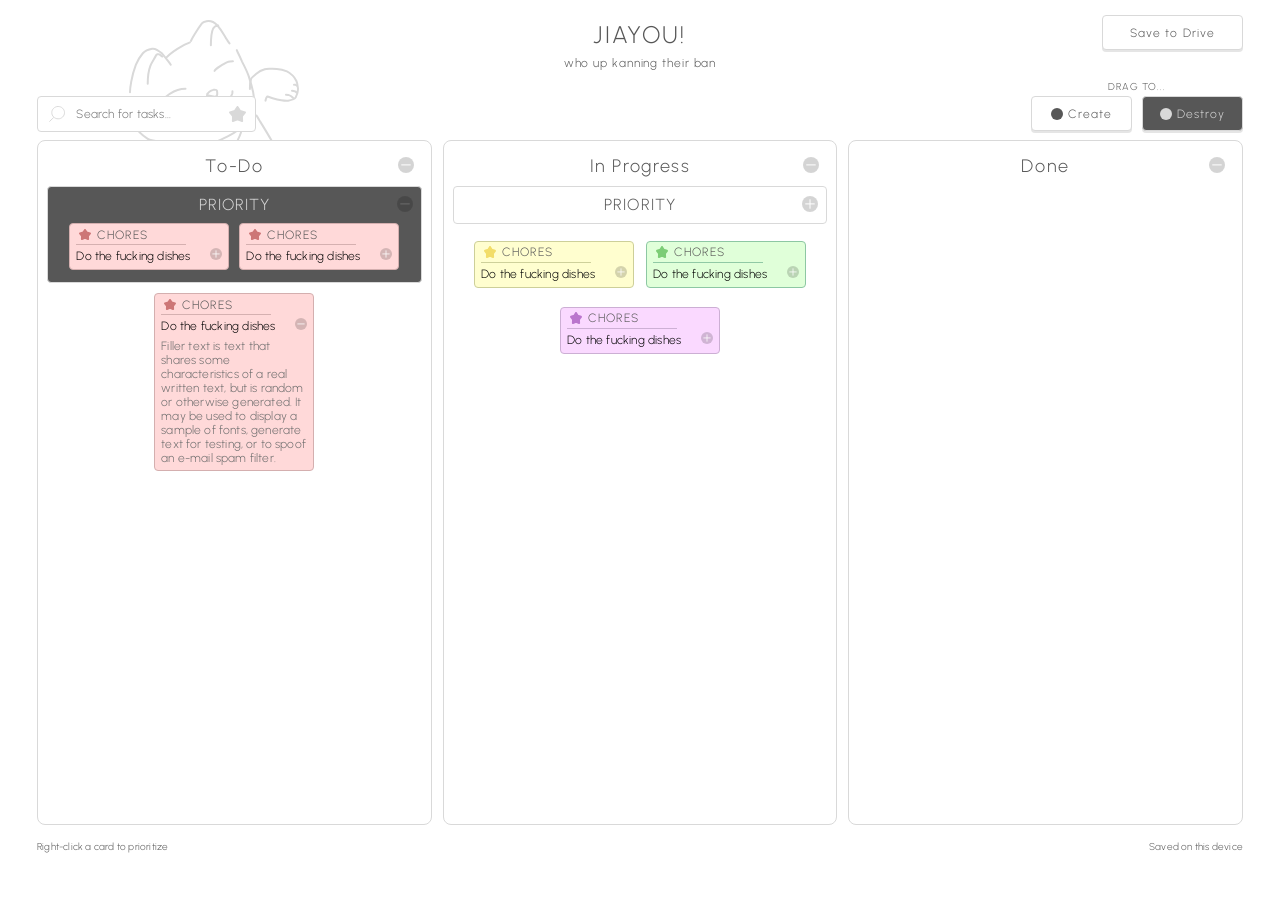
==== index.html @ 411ed579 "initial commit" ====
<!doctype html>
<html lang="en">
  <head>
    <meta charset="utf-8" />
    <meta name="viewport" content="width=device-width, initial-scale=1" />
    <meta name="theme-color" content="#ffffff" />
    <meta name="referrer" content="no-referrer" />
    <title>JIAYOU! — Kanban</title>
    <link rel="stylesheet" href="./styles.css" />
    <script src="./config.js" defer></script>
    <script src="./app.js" defer></script>
  </head>
  <body>
    <main class="app">
      <header class="masthead">
        <img
          class="cat"
          src="./assets/imgCat.svg"
          alt=""
          width="170"
          height="228"
        />
        <h1 class="text-title">JIAYOU!</h1>
        <p id="tagline" class="tagline">all according to plant</p>
        <button id="save" class="button save">Save to Drive</button>
      </header>
      <div class="toolbar">
        <div class="search">
          <img
            src="./assets/imgGroup2.svg"
            alt=""
            width="16.354"
            height="16.853"
          /><input
            id="search"
            type="search"
            placeholder="Search for tasks..."
            aria-label="Search tasks by title or category"
          /><button
            id="search-color"
            class="icon-button search-color"
            type="button"
            aria-label="Filter by color: all colors"
            aria-haspopup="dialog"
            aria-expanded="false"
            title="Filter by color"
          >
            <img
              src="./assets/search-star.svg"
              alt=""
              width="17.58"
              height="16.82"
            />
          </button>
        </div>
        <div class="actions">
          <span class="drag-label">DRAG TO...</span
          ><button id="create" class="button">
            <img
              src="./assets/imgEllipse3.svg"
              alt=""
              width="12"
              height="12"
            />Create</button
          ><button
            id="destroy"
            class="button destroy"
            title="Drag a card here to delete it"
          >
            <img
              src="./assets/imgEllipse4.svg"
              alt=""
              width="12"
              height="12"
            />Destroy
          </button>
        </div>
      </div>
      <div id="board" class="board" aria-label="Kanban board"></div>
      <footer>
        <span
          title="Right-click a card to prioritize it, or drag it into Priority on touch screens. Click its star to change color."
          >Right-click a card to prioritize</span
        ><span id="local-status" role="status">Saved on this device</span>
      </footer>
      <p id="message" class="message" role="status" aria-live="polite"></p>
    </main>
    <dialog id="setup">
      <form method="dialog">
        <h2>Connect Google Drive</h2>
        <p>
          Google Drive isn't configured for this site yet. Your board is still
          saved on this device.
        </p>
        <p>
          The site owner needs to add a Google OAuth client ID in config.js. See
          README.md for setup instructions.
        </p>
        <button class="button">Got it</button>
      </form>
    </dialog>
  </body>
</html>
---- styles.css ----
@font-face {
  font-family:Urbanist;
  src:url('./assets/Urbanist-Light.ttf') format('truetype');
  font-weight:300;
  font-display:swap
}

:root {
  --bg:#fff;
  --text:#575757;
  --text-light:#6c6c6c;
  --text-focus:#000;
  --stroke:#d9d9d9;
  --priority-bg:#575757;
  --task-soul:#ffd9d9;
  --task-orange:#ffdebe;
  --task-yellow:#fffecf;
  --task-green:#e0ffd9;
  --task-aqua:#d9fcff;
  --task-blue:#d9d9ff;
  --task-seth:#fad9ff;
  --border-soul:#d4afaf;
  --border-orange:#cba987;
  --border-yellow:#cdcf99;
  --border-green:#8dc7a3;
  --border-aqua:#afd4d2;
  --border-blue:#afb1d4;
  --border-seth:#ccafd4;
  --icon-soul:#cd7676;
  --icon-orange:#deaa61;
  --icon-yellow:#f2dd69;
  --icon-green:#7ccd76;
  --icon-aqua:#76cdcc;
  --icon-blue:#7f76cd;
  --icon-seth:#ba76cd;
  --motion:300ms cubic-bezier(.2,.7,.25,1)
}

* {
  box-sizing:border-box
}
body {
  margin:0;
  background:var(--bg);
  color:var(--text);
  font-family:Urbanist,'Helvetica Neue',sans-serif;
  font-weight:300
}
button,input,textarea,select {
  font:inherit;
  color:inherit
}
button {
  cursor:pointer
}
button:disabled {
  cursor:default
}
button:focus-visible,input:focus-visible,select:focus-visible,[contenteditable]:focus-visible {
  outline:2px solid #8b8ba7;
  outline-offset:3px
}
button img {
  pointer-events:none
}
p,h1,h2 {
  margin:0;
  font-weight:300
}
.app {
  max-width:1500px;
  padding:0 37px;
  margin:auto
}
.masthead {
  height:96px;
  position:relative;
  text-align:center;
  padding-top:20px
}
.text-title {
  font-size:24px;
  letter-spacing:2.16px;
  line-height:29px
}
.tagline {
  font-size:12px;
  letter-spacing:.9px;
  margin-top:7px;
  cursor: pointer;
  user-select: none;
}
.tagline.refreshing {
  animation:tagline-fade-in 180ms ease-out
}
@keyframes tagline-fade-in {
  from { opacity:0 }
  to { opacity:1 }
}
.cat {
  position:absolute;
  width:170px;
  height:228px;
  left:92px;
  top:20px;
  z-index:-1
}
.button {
  height:35px;
  background:white;
  border:1px solid var(--stroke);
  border-radius:4px;
  box-shadow:0 2px 0 #0000001a;
  font-size:12px;
  letter-spacing:1.08px;
  display:inline-flex;
  align-items:center;
  justify-content:center;
  gap:5px;
  padding:0 17px;
  transition:background var(--motion),box-shadow var(--motion),transform var(--motion)
}
.button:hover {
  background:#f6f6f6
}
.save {
  position:absolute;
  right:0;
  top:15px;
  width:141px
}
.toolbar {
  display:flex;
  justify-content:space-between;
  gap:20px;
  margin-bottom:8px
}
.search {
  height:36px;
  border:1px solid var(--stroke);
  border-radius:4px;
  background:white;
  display:flex;
  align-items:center;
  gap:10px;
  padding:0 11px
}
.search input {
  font-size:12px;
  letter-spacing:.2px;
  width:100%;
  min-width:0;
  border:0;
  outline:0;
  background:transparent
}
.actions {
  position:relative;
  display:flex;
  gap:10px
}
.actions .button {
  width:101px;
  touch-action:none
}
.drag-label {
  position:absolute;
  top:-16px;
  text-align:center;
  width:100%;
  font-size:10px;
  letter-spacing:.9px
}
.destroy {
  background:var(--text);
  color:var(--stroke)
}
.destroy:hover {
  background:#454545
}
.board {
  display:flex;
  gap:11px;
  min-height:352px;
  align-items:stretch
}
.column {
  position:relative;
  flex:1 1 0;
  min-width:0;
  background:white;
  border:1px solid var(--stroke);
  border-radius:8px;
  transition:flex-grow var(--motion),flex-basis var(--motion);
  overflow:hidden
}
.column.collapsed {
  flex:0 0 56px
}
.column-header {
  height:45px;
  display:flex;
  align-items:center;
  justify-content:center;
  position:relative
}
.text-column {
  font-size:18px;
  letter-spacing:1.62px;
  line-height:27px;
  max-width:calc(100% - 66px);
  white-space:nowrap;
  overflow:hidden
}
.icon-button {
  border:0;
  padding:0;
  background:transparent;
  width:16px;
  height:16px;
  display:flex;
  align-items:center;
  justify-content:center;
  flex:none
}
.icon-button img {
  width:16px;
  height:16px
}
.column-toggle {
  position:absolute;
  right:17px;
  top:16px
}
.column.collapsed .column-toggle {
  right:19px
}
.column.collapsed .text-column {
  position:absolute;
  top:53px;
  left:13px;
  writing-mode:vertical-rl;
  max-width:none;
  overflow:visible
}
.column-content {
  padding:0 9px 20px;
  opacity:1;
  transition:opacity 180ms,transform var(--motion);
  min-width:180px
}
.column.collapsed .column-content {
  opacity:0;
  transform:translateX(16px);
  pointer-events:none;
  visibility:hidden;
  transition:opacity 180ms,transform var(--motion),visibility 0s 300ms
}
.priority {
  border:1px solid var(--stroke);
  border-radius:4px;
  background:var(--priority-bg);
  color:var(--stroke);
  transition:background var(--motion),color var(--motion);
  margin-bottom:10px
}
.priority.closed {
  background:white;
  color:var(--text)
}
.priority-header {
  height:36px;
  display:flex;
  align-items:center;
  justify-content:center;
  position:relative
}
.text-priority {
  font-size:16px;
  letter-spacing:1.08px;
  line-height:24px
}
.priority-toggle {
  position:absolute;
  right:8px;
  top:9px
}
.priority:not(.closed) .priority-toggle {
  filter:brightness(.42)
}
.priority-wrap {
  display:grid;
  grid-template-rows:1fr;
  transition:grid-template-rows var(--motion),opacity var(--motion);
  opacity:1
}
.priority.closed .priority-wrap {
  grid-template-rows:0fr;
  opacity:0
}
.priority-inner {
  min-height:0;
  overflow:hidden
}
.card-list {
  display:flex;
  flex-direction:row;
  gap:10px;
  align-items:center;
  justify-content: center;
  padding:0 10px;
  min-height:30px;
  flex-wrap: wrap;
}
.priority .card-list {
  padding-bottom:12px
}
.regular {
  min-height:120px;
  padding-top:0;
  gap:12px
}
.priority.closed {
  margin-bottom:13px
}
.text-column {
  transform:translateY(3px)
}
.column.collapsed .text-column {
  transform:none
}
.card {
  --card-bg:var(--task-soul);
  --card-border:var(--border-soul);
  width:160px;
  max-width:100%;
  border:1px solid var(--card-border);
  border-radius:4px;
  background:var(--card-bg);
  color:var(--text-focus);
  position:relative;
  padding:3px 6px 5px;
  cursor:grab;
  touch-action:none;
  transition:transform var(--motion),box-shadow var(--motion),opacity var(--motion);
  flex-shrink:0
}
.card:focus-within {
  z-index:2
}
.card-top {
  display:flex;
  align-items:center;
  gap:3px;
  height:15px
}
.star {
  width: 18px;
  height: 18px
}
.star img {
  width:11.875px;
  height:11.392px
}
.text-category {
  font-size:12px;
  letter-spacing:.9px;
  line-height:18px;
  color:var(--text);
  min-width:20px;
  flex:1
}
.divider {
  display:block;
  width:118px;
  height:1px;
  margin:2px 0 3px;
  max-width:75%;
  pointer-events: none;
}
.card-row {
  display:flex;
  align-items:start;
  gap:5px
}
.text-card-title {
  font-size:12px;
  letter-spacing:.2px;
  line-height:16px;
  flex:1;
  min-width:0;
  overflow-wrap:anywhere
}
.card-toggle,.card-toggle img {
  width:12px;
  height:12px
}
.details-wrap {
  display:grid;
  grid-template-rows:0fr;
  opacity:0;
  transition:grid-template-rows var(--motion),opacity var(--motion)
}
.card.expanded .details-wrap {
  grid-template-rows:1fr;
  opacity:1
}
.details-inner {
  overflow:hidden;
  min-height:0
}
.text-description {
  font-size:12px;
  letter-spacing:.16px;
  line-height:14px;
  color:var(--text-light);
  min-height:56px;
  padding-top:5px;
  overflow-wrap:anywhere;
  text-align: left;
}
.card:not(.expanded) .details-inner {
  visibility:hidden;
  transition:visibility 0s 300ms
}
[contenteditable] {
  cursor:text;
  border-radius:2px;
  touch-action:auto
}
[contenteditable]:focus {
  background:#ffffff55;
  outline:1px solid #0002
}
[contenteditable]:empty:before {
  content:attr(data-placeholder);
  color:var(--text-light)
}
.dragging-source {
  opacity:.25
}
.drag-ghost {
  position:fixed!important;
  z-index:1000;
  pointer-events:none;
  max-width:none;
  transform:scale(1.1);
  box-shadow:0 12px 25px #0003;
  cursor:grabbing
}
.drop-marker {
  height:4px;
  width:181px;
  max-width:100%;
  background:#a4a4b5;
  border-radius:2px;
  flex-shrink:0
}
.drop-target {
  outline:2px dashed #adadbd;
  outline-offset:-4px
}
.destroy.drop-target {
  background:#994c4c;
  transform:scale(1.05)
}
body.is-dragging {
  user-select:none;
  cursor:grabbing
}
.empty {
  font-size:10px;
  color:var(--text-light);
  padding:12px;
  text-align:center
}
footer {
  display:flex;
  justify-content:space-between;
  gap:12px;
  padding:15px 0;
  font-size:10px;
  letter-spacing:.2px
}
footer>span:first-child {
  cursor:help
}
.message {
  font-size:12px;
  min-height:18px;
  text-align:center
}
dialog {
  max-width:420px;
  border:1px solid var(--stroke);
  border-radius:8px;
  padding:25px;
  box-shadow:0 16px 50px #0002
}
dialog::backdrop {
  background:#0003
}
dialog h2 {
  font-size:20px;
  margin-bottom:15px
}
dialog p {
  font-size:14px;
  line-height:1.5;
  margin-bottom:15px
}
 @media(min-width:1000px) {
  .board {
  min-height:calc(100vh - 215px)
}

}
@media(max-width:560px) {
  .app {
  padding:0 14px
}
.masthead {
  height:120px;
  text-align:left;
  padding-top:20px
}
.save {
  top:23px
}
.cat {
  left:50px;
  top:43px
}
.toolbar {
  gap:8px
}
.search {
  flex:1
}
.actions {
  gap:6px
}
.actions .button {
  width:76px;
  padding:0 6px
}
.board {
  gap:7px;
  overflow-x:auto;
  min-height:440px
}
.column {
  min-width:195px
}
.column.collapsed {
  min-width:46px;
  flex-basis:46px
}
.column.collapsed .column-toggle {
  right:14px
}
.column-content {
  padding-left:6px;
  padding-right:6px
}
.text-column {
  font-size:16px
}
footer {
  font-size:9px
}

}
@media(prefers-reduced-motion:reduce) {
  *,*::before,*::after {
  transition-duration:.01ms!important;
  animation-duration:.01ms!important
}

}


.search { gap:9px; padding-right:8px; }
.search > img { flex:none; }
.search input { flex:1; }
.search-color { width:20px; height:20px; }
.search-color img { width:17.58px; height:16.82px; }
.search-color.active { border-radius:3px; background:#f3f3f3; }
.color-palette {
  position:fixed;
  z-index:1100;
  width:66px;
  animation:palette-appear 120ms ease-out;
}
.color-palette[hidden] { display:none; }
.palette-surface { position:relative; width:66px; height:42px; }
.palette-artwork {
  position:absolute;
  left:-.5px;
  top:-.5px;
  width:67px;
  height:43.9467px;
  pointer-events:none;
}
.palette-option {
  position:absolute;
  width:14px;
  height:14px;
  border:0;
  padding:0;
  border-radius:3px;
  background:transparent;
}
.palette-option:hover { background:#57575718; }
.palette-option[aria-pressed="true"] { box-shadow:inset 0 0 0 1px #57575755; }
.palette-option:focus-visible { outline:1px solid var(--text); outline-offset:0; }
.all-colors {
  display:block;
  width:66px;
  height:22px;
  margin-bottom:3px;
  border:1px solid var(--stroke);
  border-radius:4px;
  background:white;
  font-size:10px;
}
.all-colors:hover { background:#f3f3f3; }
@keyframes palette-appear {
  from { opacity:0; transform:translateY(3px); }
  to { opacity:1; transform:translateY(0); }
}
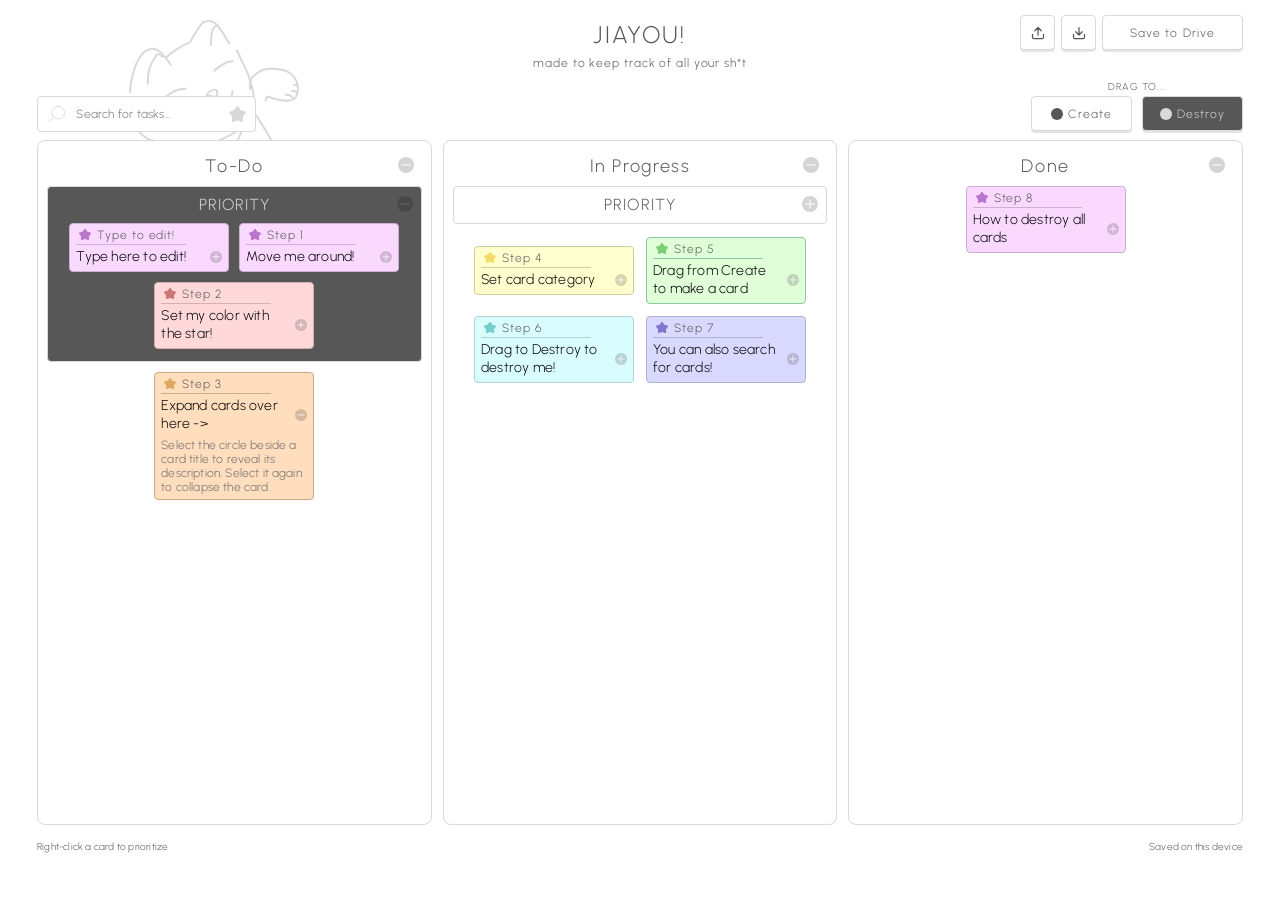
==== commit 9132bc65: "import + export" ====
--- a/index.html
+++ b/index.html
@@ -22,7 +22,35 @@
         />
         <h1 class="text-title">JIAYOU!</h1>
         <p id="tagline" class="tagline">all according to plant</p>
-        <button id="save" class="button save">Save to Drive</button>
+        <div class="board-actions">
+          <button
+            id="import-board"
+            class="button board-file-button"
+            type="button"
+            title="Import board"
+            aria-label="Import board"
+          >
+            <img src="./assets/import.svg" alt="" width="16" height="16" />
+          </button>
+          <input
+            id="board-file-input"
+            type="file"
+            accept=".json,application/json"
+            hidden
+          />
+          <button
+            id="download-board"
+            class="button board-file-button"
+            type="button"
+            title="Download board"
+            aria-label="Download board"
+          >
+            <img src="./assets/download.svg" alt="" width="16" height="16" />
+          </button>
+          <button id="save" class="button save" type="button">
+            Save to Drive
+          </button>
+        </div>
       </header>
       <div class="toolbar">
         <div class="search">
@@ -54,7 +82,13 @@
           </button>
         </div>
         <div class="actions">
-          <span class="drag-label">DRAG TO...</span
+          <span
+            id="destroy-status"
+            class="drag-label"
+            role="status"
+            aria-live="polite"
+            aria-atomic="true"
+            >DRAG TO...</span
           ><button id="create" class="button">
             <img
               src="./assets/imgEllipse3.svg"
@@ -65,7 +99,7 @@
           ><button
             id="destroy"
             class="button destroy"
-            title="Drag a card here to delete it"
+            title="Drag a card here to delete it, or hold for 3 seconds to clear the board"
           >
             <img
               src="./assets/imgEllipse4.svg"
--- a/styles.css
+++ b/styles.css
@@ -1,631 +1,753 @@
 @font-face {
-  font-family:Urbanist;
-  src:url('./assets/Urbanist-Light.ttf') format('truetype');
-  font-weight:300;
-  font-display:swap
+  font-family: Urbanist;
+  src: url("./assets/Urbanist-Light.ttf") format("truetype");
+  font-weight: 300;
+  font-display: swap;
 }
 
 :root {
-  --bg:#fff;
-  --text:#575757;
-  --text-light:#6c6c6c;
-  --text-focus:#000;
-  --stroke:#d9d9d9;
-  --priority-bg:#575757;
-  --task-soul:#ffd9d9;
-  --task-orange:#ffdebe;
-  --task-yellow:#fffecf;
-  --task-green:#e0ffd9;
-  --task-aqua:#d9fcff;
-  --task-blue:#d9d9ff;
-  --task-seth:#fad9ff;
-  --border-soul:#d4afaf;
-  --border-orange:#cba987;
-  --border-yellow:#cdcf99;
-  --border-green:#8dc7a3;
-  --border-aqua:#afd4d2;
-  --border-blue:#afb1d4;
-  --border-seth:#ccafd4;
-  --icon-soul:#cd7676;
-  --icon-orange:#deaa61;
-  --icon-yellow:#f2dd69;
-  --icon-green:#7ccd76;
-  --icon-aqua:#76cdcc;
-  --icon-blue:#7f76cd;
-  --icon-seth:#ba76cd;
-  --motion:300ms cubic-bezier(.2,.7,.25,1)
+  --bg: #fff;
+  --text: #575757;
+  --text-light: #6c6c6c;
+  --text-focus: #000;
+  --stroke: #d9d9d9;
+  --priority-bg: #575757;
+  --task-soul: #ffd9d9;
+  --task-orange: #ffdebe;
+  --task-yellow: #fffecf;
+  --task-green: #e0ffd9;
+  --task-aqua: #d9fcff;
+  --task-blue: #d9d9ff;
+  --task-seth: #fad9ff;
+  --border-soul: #d4afaf;
+  --border-orange: #cba987;
+  --border-yellow: #cdcf99;
+  --border-green: #8dc7a3;
+  --border-aqua: #afd4d2;
+  --border-blue: #afb1d4;
+  --border-seth: #ccafd4;
+  --icon-soul: #cd7676;
+  --icon-orange: #deaa61;
+  --icon-yellow: #f2dd69;
+  --icon-green: #7ccd76;
+  --icon-aqua: #76cdcc;
+  --icon-blue: #7f76cd;
+  --icon-seth: #ba76cd;
+  --motion: 300ms cubic-bezier(0.2, 0.7, 0.25, 1);
 }
 
 * {
-  box-sizing:border-box
+  box-sizing: border-box;
 }
 body {
-  margin:0;
-  background:var(--bg);
-  color:var(--text);
-  font-family:Urbanist,'Helvetica Neue',sans-serif;
-  font-weight:300
-}
-button,input,textarea,select {
-  font:inherit;
-  color:inherit
+  margin: 0;
+  background: var(--bg);
+  color: var(--text);
+  font-family: Urbanist, "Helvetica Neue", sans-serif;
+  font-weight: 300;
+}
+button,
+input,
+textarea,
+select {
+  font: inherit;
+  color: inherit;
 }
 button {
-  cursor:pointer
+  cursor: pointer;
 }
 button:disabled {
-  cursor:default
-}
-button:focus-visible,input:focus-visible,select:focus-visible,[contenteditable]:focus-visible {
-  outline:2px solid #8b8ba7;
-  outline-offset:3px
+  cursor: default;
+}
+button:focus-visible,
+input:focus-visible,
+select:focus-visible,
+[contenteditable]:focus-visible {
+  outline: 2px solid #8b8ba7;
+  outline-offset: 3px;
 }
 button img {
-  pointer-events:none
-}
-p,h1,h2 {
-  margin:0;
-  font-weight:300
+  pointer-events: none;
+}
+p,
+h1,
+h2 {
+  margin: 0;
+  font-weight: 300;
 }
 .app {
-  max-width:1500px;
-  padding:0 37px;
-  margin:auto
+  max-width: 1500px;
+  padding: 0 37px;
+  margin: auto;
 }
 .masthead {
-  height:96px;
-  position:relative;
-  text-align:center;
-  padding-top:20px
+  height: 96px;
+  position: relative;
+  text-align: center;
+  padding-top: 20px;
 }
 .text-title {
-  font-size:24px;
-  letter-spacing:2.16px;
-  line-height:29px
+  font-size: 24px;
+  letter-spacing: 2.16px;
+  line-height: 29px;
 }
 .tagline {
-  font-size:12px;
-  letter-spacing:.9px;
-  margin-top:7px;
+  font-size: 12px;
+  letter-spacing: 0.9px;
+  margin-top: 7px;
   cursor: pointer;
   user-select: none;
 }
 .tagline.refreshing {
-  animation:tagline-fade-in 180ms ease-out
+  animation: tagline-fade-in 180ms ease-out;
 }
 @keyframes tagline-fade-in {
-  from { opacity:0 }
-  to { opacity:1 }
+  from {
+    opacity: 0;
+  }
+  to {
+    opacity: 1;
+  }
 }
 .cat {
-  position:absolute;
-  width:170px;
-  height:228px;
-  left:92px;
-  top:20px;
-  z-index:-1
+  position: absolute;
+  width: 170px;
+  height: 228px;
+  left: 92px;
+  top: 20px;
+  z-index: -1;
 }
 .button {
-  height:35px;
-  background:white;
-  border:1px solid var(--stroke);
-  border-radius:4px;
-  box-shadow:0 2px 0 #0000001a;
-  font-size:12px;
-  letter-spacing:1.08px;
-  display:inline-flex;
-  align-items:center;
-  justify-content:center;
-  gap:5px;
-  padding:0 17px;
-  transition:background var(--motion),box-shadow var(--motion),transform var(--motion)
+  height: 35px;
+  background: white;
+  border: 1px solid var(--stroke);
+  border-radius: 4px;
+  box-shadow: 0 2px 0 #0000001a;
+  font-size: 12px;
+  letter-spacing: 1.08px;
+  display: inline-flex;
+  align-items: center;
+  justify-content: center;
+  gap: 5px;
+  padding: 0 17px;
+  transition:
+    background var(--motion),
+    box-shadow var(--motion),
+    transform var(--motion);
 }
 .button:hover {
-  background:#f6f6f6
+  background: #f6f6f6;
+}
+.board-actions {
+  position: absolute;
+  right: 0;
+  top: 15px;
+  display: flex;
+  gap: 6px;
 }
 .save {
-  position:absolute;
-  right:0;
-  top:15px;
-  width:141px
+  width: 141px;
+}
+.board-file-button {
+  width: 35px;
+  padding: 0;
+}
+.board-file-button img {
+  width: 16px;
+  height: 16px;
 }
 .toolbar {
-  display:flex;
-  justify-content:space-between;
-  gap:20px;
-  margin-bottom:8px
+  display: flex;
+  justify-content: space-between;
+  gap: 20px;
+  margin-bottom: 8px;
 }
 .search {
-  height:36px;
-  border:1px solid var(--stroke);
-  border-radius:4px;
-  background:white;
-  display:flex;
-  align-items:center;
-  gap:10px;
-  padding:0 11px
+  height: 36px;
+  border: 1px solid var(--stroke);
+  border-radius: 4px;
+  background: white;
+  display: flex;
+  align-items: center;
+  gap: 10px;
+  padding: 0 11px;
 }
 .search input {
-  font-size:12px;
-  letter-spacing:.2px;
-  width:100%;
-  min-width:0;
-  border:0;
-  outline:0;
-  background:transparent
+  font-size: 12px;
+  letter-spacing: 0.2px;
+  width: 100%;
+  min-width: 0;
+  border: 0;
+  outline: 0;
+  background: transparent;
 }
 .actions {
-  position:relative;
-  display:flex;
-  gap:10px
+  position: relative;
+  display: flex;
+  gap: 10px;
 }
 .actions .button {
-  width:101px;
-  touch-action:none
+  width: 101px;
+  touch-action: none;
 }
 .drag-label {
-  position:absolute;
-  top:-16px;
-  text-align:center;
-  width:100%;
-  font-size:10px;
-  letter-spacing:.9px
+  position: absolute;
+  top: -16px;
+  text-align: center;
+  width: 100%;
+  font-size: 10px;
+  letter-spacing: 0.9px;
 }
 .destroy {
-  background:var(--text);
-  color:var(--stroke)
+  background: var(--text);
+  color: var(--stroke);
 }
 .destroy:hover {
-  background:#454545
+  background: #454545;
+}
+.destroy.is-holding {
+  background: #994c4c;
+  box-shadow: inset 0 2px 4px #0003;
+  transform: scale(0.97);
 }
 .board {
-  display:flex;
-  gap:11px;
-  min-height:352px;
-  align-items:stretch
+  display: flex;
+  gap: 11px;
+  min-height: 352px;
+  align-items: stretch;
 }
 .column {
-  position:relative;
-  flex:1 1 0;
-  min-width:0;
-  background:white;
-  border:1px solid var(--stroke);
-  border-radius:8px;
-  transition:flex-grow var(--motion),flex-basis var(--motion);
-  overflow:hidden
+  position: relative;
+  flex: 1 1 0;
+  min-width: 0;
+  background: white;
+  border: 1px solid var(--stroke);
+  border-radius: 8px;
+  transition:
+    flex-grow var(--motion),
+    flex-basis var(--motion);
+  overflow: hidden;
 }
 .column.collapsed {
-  flex:0 0 56px
+  flex: 0 0 56px;
 }
 .column-header {
-  height:45px;
-  display:flex;
-  align-items:center;
-  justify-content:center;
-  position:relative
+  height: 45px;
+  display: flex;
+  align-items: center;
+  justify-content: center;
+  position: relative;
 }
 .text-column {
-  font-size:18px;
-  letter-spacing:1.62px;
-  line-height:27px;
-  max-width:calc(100% - 66px);
-  white-space:nowrap;
-  overflow:hidden
+  font-size: 18px;
+  letter-spacing: 1.62px;
+  line-height: 27px;
+  max-width: calc(100% - 66px);
+  white-space: nowrap;
+  overflow: hidden;
 }
 .icon-button {
-  border:0;
-  padding:0;
-  background:transparent;
-  width:16px;
-  height:16px;
-  display:flex;
-  align-items:center;
-  justify-content:center;
-  flex:none
+  border: 0;
+  padding: 0;
+  background: transparent;
+  width: 16px;
+  height: 16px;
+  display: flex;
+  align-items: center;
+  justify-content: center;
+  flex: none;
 }
 .icon-button img {
-  width:16px;
-  height:16px
+  width: 16px;
+  height: 16px;
 }
 .column-toggle {
-  position:absolute;
-  right:17px;
-  top:16px
+  position: absolute;
+  right: 17px;
+  top: 16px;
 }
 .column.collapsed .column-toggle {
-  right:19px
+  right: 19px;
 }
 .column.collapsed .text-column {
-  position:absolute;
-  top:53px;
-  left:13px;
-  writing-mode:vertical-rl;
-  max-width:none;
-  overflow:visible
+  position: absolute;
+  top: 53px;
+  left: 13px;
+  writing-mode: vertical-rl;
+  max-width: none;
+  overflow: visible;
 }
 .column-content {
-  padding:0 9px 20px;
-  opacity:1;
-  transition:opacity 180ms,transform var(--motion);
-  min-width:180px
+  padding: 0 9px 20px;
+  opacity: 1;
+  transition:
+    opacity 180ms,
+    transform var(--motion);
+  min-width: 180px;
 }
 .column.collapsed .column-content {
-  opacity:0;
-  transform:translateX(16px);
-  pointer-events:none;
-  visibility:hidden;
-  transition:opacity 180ms,transform var(--motion),visibility 0s 300ms
+  opacity: 0;
+  transform: translateX(16px);
+  pointer-events: none;
+  visibility: hidden;
+  transition:
+    opacity 180ms,
+    transform var(--motion),
+    visibility 0s 300ms;
 }
 .priority {
-  border:1px solid var(--stroke);
-  border-radius:4px;
-  background:var(--priority-bg);
-  color:var(--stroke);
-  transition:background var(--motion),color var(--motion);
-  margin-bottom:10px
+  border: 1px solid var(--stroke);
+  border-radius: 4px;
+  background: var(--priority-bg);
+  color: var(--stroke);
+  transition:
+    background var(--motion),
+    color var(--motion);
+  margin-bottom: 10px;
 }
 .priority.closed {
-  background:white;
-  color:var(--text)
+  background: white;
+  color: var(--text);
 }
 .priority-header {
-  height:36px;
-  display:flex;
-  align-items:center;
-  justify-content:center;
-  position:relative
+  height: 36px;
+  display: flex;
+  align-items: center;
+  justify-content: center;
+  position: relative;
 }
 .text-priority {
-  font-size:16px;
-  letter-spacing:1.08px;
-  line-height:24px
+  font-size: 16px;
+  letter-spacing: 1.08px;
+  line-height: 24px;
 }
 .priority-toggle {
-  position:absolute;
-  right:8px;
-  top:9px
+  position: absolute;
+  right: 8px;
+  top: 9px;
 }
 .priority:not(.closed) .priority-toggle {
-  filter:brightness(.42)
+  filter: brightness(0.42);
 }
 .priority-wrap {
-  display:grid;
-  grid-template-rows:1fr;
-  transition:grid-template-rows var(--motion),opacity var(--motion);
-  opacity:1
+  display: grid;
+  grid-template-rows: 1fr;
+  transition:
+    grid-template-rows var(--motion),
+    opacity var(--motion);
+  opacity: 1;
 }
 .priority.closed .priority-wrap {
-  grid-template-rows:0fr;
-  opacity:0
+  grid-template-rows: 0fr;
+  opacity: 0;
 }
 .priority-inner {
-  min-height:0;
-  overflow:hidden
+  min-height: 0;
+  overflow: hidden;
 }
 .card-list {
-  display:flex;
-  flex-direction:row;
-  gap:10px;
-  align-items:center;
+  display: flex;
+  flex-direction: row;
+  gap: 10px;
+  align-items: center;
   justify-content: center;
-  padding:0 10px;
-  min-height:30px;
+  padding: 0 10px;
+  min-height: 30px;
   flex-wrap: wrap;
 }
 .priority .card-list {
-  padding-bottom:12px
+  padding-bottom: 12px;
 }
 .regular {
-  min-height:120px;
-  padding-top:0;
-  gap:12px
+  padding-top: 0;
+  gap: 12px;
 }
 .priority.closed {
-  margin-bottom:13px
+  margin-bottom: 13px;
 }
 .text-column {
-  transform:translateY(3px)
+  transform: translateY(3px);
 }
 .column.collapsed .text-column {
-  transform:none
+  transform: none;
 }
 .card {
-  --card-bg:var(--task-soul);
-  --card-border:var(--border-soul);
-  width:160px;
-  max-width:100%;
-  border:1px solid var(--card-border);
-  border-radius:4px;
-  background:var(--card-bg);
-  color:var(--text-focus);
-  position:relative;
-  padding:3px 6px 5px;
-  cursor:grab;
-  touch-action:none;
-  transition:transform var(--motion),box-shadow var(--motion),opacity var(--motion);
-  flex-shrink:0
+  --card-bg: var(--task-soul);
+  --card-border: var(--border-soul);
+  width: 160px;
+  max-width: 100%;
+  border: 1px solid var(--card-border);
+  border-radius: 4px;
+  background: var(--card-bg);
+  color: var(--text-focus);
+  position: relative;
+  padding: 3px 6px 5px;
+  cursor: grab;
+  touch-action: none;
+  transition:
+    transform var(--motion),
+    box-shadow var(--motion),
+    opacity var(--motion);
+  flex-shrink: 0;
 }
 .card:focus-within {
-  z-index:2
+  z-index: 2;
 }
 .card-top {
-  display:flex;
-  align-items:center;
-  gap:3px;
-  height:15px
+  display: flex;
+  align-items: center;
+  gap: 3px;
+  height: 15px;
 }
 .star {
   width: 18px;
-  height: 18px
+  height: 18px;
 }
 .star img {
-  width:11.875px;
-  height:11.392px
+  width: 11.875px;
+  height: 11.392px;
 }
 .text-category {
-  font-size:12px;
-  letter-spacing:.9px;
-  line-height:18px;
-  color:var(--text);
-  min-width:20px;
-  flex:1
+  font-size: 12px;
+  letter-spacing: 0.9px;
+  line-height: 18px;
+  color: var(--text);
+  min-width: 20px;
+  flex: 1;
 }
 .divider {
-  display:block;
-  width:118px;
-  height:1px;
-  margin:2px 0 3px;
-  max-width:75%;
+  display: block;
+  width: 118px;
+  height: 1px;
+  margin: 2px 0 3px;
+  max-width: 75%;
   pointer-events: none;
 }
 .card-row {
-  display:flex;
-  align-items:start;
-  gap:5px
+  display: flex;
+  align-items: center;
+  gap: 5px;
 }
 .text-card-title {
-  font-size:12px;
-  letter-spacing:.2px;
-  line-height:16px;
-  flex:1;
-  min-width:0;
-  overflow-wrap:anywhere
-}
-.card-toggle,.card-toggle img {
-  width:12px;
-  height:12px
+  font-size: 14px;
+  letter-spacing: 0.2px;
+  line-height: 18px;
+  flex: 1;
+  min-width: 0;
+  overflow-wrap: anywhere;
+}
+.card-toggle,
+.card-toggle img {
+  width: 12px;
+  height: 12px;
 }
 .details-wrap {
-  display:grid;
-  grid-template-rows:0fr;
-  opacity:0;
-  transition:grid-template-rows var(--motion),opacity var(--motion)
+  display: grid;
+  grid-template-rows: 0fr;
+  opacity: 0;
+  transition:
+    grid-template-rows var(--motion),
+    opacity var(--motion);
 }
 .card.expanded .details-wrap {
-  grid-template-rows:1fr;
-  opacity:1
+  grid-template-rows: 1fr;
+  opacity: 1;
 }
 .details-inner {
-  overflow:hidden;
-  min-height:0
+  overflow: hidden;
+  min-height: 0;
 }
 .text-description {
-  font-size:12px;
-  letter-spacing:.16px;
-  line-height:14px;
-  color:var(--text-light);
-  min-height:56px;
-  padding-top:5px;
-  overflow-wrap:anywhere;
+  font-size: 12px;
+  letter-spacing: 0.16px;
+  line-height: 14px;
+  color: var(--text-light);
+  padding-top: 5px;
+  overflow-wrap: anywhere;
   text-align: left;
 }
 .card:not(.expanded) .details-inner {
-  visibility:hidden;
-  transition:visibility 0s 300ms
+  visibility: hidden;
+  transition: visibility 0s 300ms;
 }
 [contenteditable] {
-  cursor:text;
-  border-radius:2px;
-  touch-action:auto
+  cursor: text;
+  border-radius: 2px;
+  touch-action: auto;
 }
 [contenteditable]:focus {
-  background:#ffffff55;
-  outline:1px solid #0002
+  background: #ffffff55;
+  outline: 1px solid #0002;
 }
 [contenteditable]:empty:before {
-  content:attr(data-placeholder);
-  color:var(--text-light)
+  content: attr(data-placeholder);
+  color: var(--text-light);
 }
 .dragging-source {
-  opacity:.25
+  opacity: 0.25;
 }
 .drag-ghost {
-  position:fixed!important;
-  z-index:1000;
-  pointer-events:none;
-  max-width:none;
-  transform:scale(1.1);
-  box-shadow:0 12px 25px #0003;
-  cursor:grabbing
+  --drag-rotation: 0deg;
+  position: fixed !important;
+  z-index: 1000;
+  pointer-events: none;
+  max-width: none;
+  transform: rotate(var(--drag-rotation)) scale(1.1);
+  transform-origin: center;
+  transition: transform 70ms linear;
+  will-change: left, top, transform;
+  box-shadow: 0 12px 25px #0003;
+  cursor: grabbing;
 }
 .drop-marker {
-  height:4px;
-  width:181px;
-  max-width:100%;
-  background:#a4a4b5;
-  border-radius:2px;
-  flex-shrink:0
+  height: 4px;
+  width: 181px;
+  max-width: 100%;
+  background: #a4a4b5;
+  border-radius: 2px;
+  flex-shrink: 0;
 }
 .drop-target {
-  outline:2px dashed #adadbd;
-  outline-offset:-4px
+  outline: 2px dashed #adadbd;
+  outline-offset: -4px;
 }
 .destroy.drop-target {
-  background:#994c4c;
-  transform:scale(1.05)
+  background: #994c4c;
+  transform: scale(1.05);
 }
 body.is-dragging {
-  user-select:none;
-  cursor:grabbing
+  user-select: none;
+  cursor: grabbing;
+}
+body.is-destroying-board .board .card {
+  animation: card-wiggle 60ms ease-in-out infinite alternate;
+  transform-origin: center;
+}
+body.is-destroying-board .board .card:nth-child(even) {
+  animation-direction: alternate-reverse;
+  animation-delay: -60ms;
+}
+body.is-clearing-board .board .card {
+  animation: card-fade-out 360ms ease-in forwards;
+  pointer-events: none;
+}
+@keyframes card-wiggle {
+  from {
+    transform: translateX(-5px) rotate(-5deg);
+  }
+  to {
+    transform: translateX(5px) rotate(5deg);
+  }
+}
+@keyframes card-fade-out {
+  from {
+    opacity: 1;
+    transform: scale(1);
+  }
+  to {
+    opacity: 0;
+    transform: scale(0.9);
+  }
 }
 .empty {
-  font-size:10px;
-  color:var(--text-light);
-  padding:12px;
-  text-align:center
+  font-size: 10px;
+  color: var(--text-light);
+  padding: 12px;
+  text-align: center;
 }
 footer {
-  display:flex;
-  justify-content:space-between;
-  gap:12px;
-  padding:15px 0;
-  font-size:10px;
-  letter-spacing:.2px
-}
-footer>span:first-child {
-  cursor:help
+  display: flex;
+  justify-content: space-between;
+  gap: 12px;
+  padding: 15px 0;
+  font-size: 10px;
+  letter-spacing: 0.2px;
+}
+footer > span:first-child {
+  cursor: help;
 }
 .message {
-  font-size:12px;
-  min-height:18px;
-  text-align:center
+  font-size: 12px;
+  min-height: 18px;
+  text-align: center;
 }
 dialog {
-  max-width:420px;
-  border:1px solid var(--stroke);
-  border-radius:8px;
-  padding:25px;
-  box-shadow:0 16px 50px #0002
+  max-width: 420px;
+  border: 1px solid var(--stroke);
+  border-radius: 8px;
+  padding: 25px;
+  box-shadow: 0 16px 50px #0002;
 }
 dialog::backdrop {
-  background:#0003
+  background: #0003;
 }
 dialog h2 {
-  font-size:20px;
-  margin-bottom:15px
+  font-size: 20px;
+  margin-bottom: 15px;
 }
 dialog p {
-  font-size:14px;
-  line-height:1.5;
-  margin-bottom:15px
-}
- @media(min-width:1000px) {
+  font-size: 14px;
+  line-height: 1.5;
+  margin-bottom: 15px;
+}
+@media (min-width: 1000px) {
   .board {
-  min-height:calc(100vh - 215px)
+    min-height: calc(100vh - 215px);
+  }
+}
+@media (max-width: 560px) {
+  .app {
+    padding: 0 14px;
+  }
+  .masthead {
+    height: 120px;
+    text-align: left;
+    padding-top: 20px;
+  }
+  .board-actions {
+    top: 23px;
+  }
+  .cat {
+    left: 50px;
+    top: 43px;
+  }
+  .toolbar {
+    gap: 8px;
+  }
+  .search {
+    flex: 1;
+  }
+  .actions {
+    gap: 6px;
+  }
+  .actions .button {
+    width: 76px;
+    padding: 0 6px;
+  }
+  .board {
+    gap: 7px;
+    overflow-x: auto;
+    min-height: 440px;
+  }
+  .column {
+    min-width: 195px;
+  }
+  .column.collapsed {
+    min-width: 46px;
+    flex-basis: 46px;
+  }
+  .column.collapsed .column-toggle {
+    right: 14px;
+  }
+  .column-content {
+    padding-left: 6px;
+    padding-right: 6px;
+  }
+  .text-column {
+    font-size: 16px;
+  }
+  footer {
+    font-size: 9px;
+  }
+}
+@media (prefers-reduced-motion: reduce) {
+  *,
+  *::before,
+  *::after {
+    transition-duration: 0.01ms !important;
+    animation-duration: 0.01ms !important;
+  }
+  body.is-destroying-board .board .card {
+    animation: none !important;
+  }
+  .drag-ghost {
+    transform: scale(1.1) !important;
+  }
 }
 
-}
-@media(max-width:560px) {
-  .app {
-  padding:0 14px
-}
-.masthead {
-  height:120px;
-  text-align:left;
-  padding-top:20px
-}
-.save {
-  top:23px
-}
-.cat {
-  left:50px;
-  top:43px
-}
-.toolbar {
-  gap:8px
-}
 .search {
-  flex:1
-}
-.actions {
-  gap:6px
-}
-.actions .button {
-  width:76px;
-  padding:0 6px
-}
-.board {
-  gap:7px;
-  overflow-x:auto;
-  min-height:440px
-}
-.column {
-  min-width:195px
-}
-.column.collapsed {
-  min-width:46px;
-  flex-basis:46px
-}
-.column.collapsed .column-toggle {
-  right:14px
-}
-.column-content {
-  padding-left:6px;
-  padding-right:6px
-}
-.text-column {
-  font-size:16px
-}
-footer {
-  font-size:9px
-}
-
-}
-@media(prefers-reduced-motion:reduce) {
-  *,*::before,*::after {
-  transition-duration:.01ms!important;
-  animation-duration:.01ms!important
-}
-
-}
-
-
-.search { gap:9px; padding-right:8px; }
-.search > img { flex:none; }
-.search input { flex:1; }
-.search-color { width:20px; height:20px; }
-.search-color img { width:17.58px; height:16.82px; }
-.search-color.active { border-radius:3px; background:#f3f3f3; }
+  gap: 9px;
+  padding-right: 8px;
+}
+.search > img {
+  flex: none;
+}
+.search input {
+  flex: 1;
+}
+.search-color {
+  width: 20px;
+  height: 20px;
+}
+.search-color img {
+  width: 17.58px;
+  height: 16.82px;
+}
+.search-color.active {
+  border-radius: 3px;
+  background: #f3f3f3;
+}
 .color-palette {
-  position:fixed;
-  z-index:1100;
-  width:66px;
-  animation:palette-appear 120ms ease-out;
-}
-.color-palette[hidden] { display:none; }
-.palette-surface { position:relative; width:66px; height:42px; }
+  position: fixed;
+  z-index: 1100;
+  width: 66px;
+  animation: palette-appear 120ms ease-out;
+}
+.color-palette[hidden] {
+  display: none;
+}
+.palette-surface {
+  position: relative;
+  width: 66px;
+  height: 42px;
+}
 .palette-artwork {
-  position:absolute;
-  left:-.5px;
-  top:-.5px;
-  width:67px;
-  height:43.9467px;
-  pointer-events:none;
+  position: absolute;
+  left: -0.5px;
+  top: -0.5px;
+  width: 67px;
+  height: 43.9467px;
+  pointer-events: none;
 }
 .palette-option {
-  position:absolute;
-  width:14px;
-  height:14px;
-  border:0;
-  padding:0;
-  border-radius:3px;
-  background:transparent;
-}
-.palette-option:hover { background:#57575718; }
-.palette-option[aria-pressed="true"] { box-shadow:inset 0 0 0 1px #57575755; }
-.palette-option:focus-visible { outline:1px solid var(--text); outline-offset:0; }
+  position: absolute;
+  width: 14px;
+  height: 14px;
+  border: 0;
+  padding: 0;
+  border-radius: 3px;
+  background: transparent;
+}
+.palette-option:hover {
+  background: #57575718;
+}
+.palette-option[aria-pressed="true"] {
+  box-shadow: inset 0 0 0 1px #57575755;
+}
+.palette-option:focus-visible {
+  outline: 1px solid var(--text);
+  outline-offset: 0;
+}
 .all-colors {
-  display:block;
-  width:66px;
-  height:22px;
-  margin-bottom:3px;
-  border:1px solid var(--stroke);
-  border-radius:4px;
-  background:white;
-  font-size:10px;
-}
-.all-colors:hover { background:#f3f3f3; }
+  display: block;
+  width: 66px;
+  height: 22px;
+  margin-bottom: 3px;
+  border: 1px solid var(--stroke);
+  border-radius: 4px;
+  background: white;
+  font-size: 10px;
+}
+.all-colors:hover {
+  background: #f3f3f3;
+}
 @keyframes palette-appear {
-  from { opacity:0; transform:translateY(3px); }
-  to { opacity:1; transform:translateY(0); }
-}
+  from {
+    opacity: 0;
+    transform: translateY(3px);
+  }
+  to {
+    opacity: 1;
+    transform: translateY(0);
+  }
+}
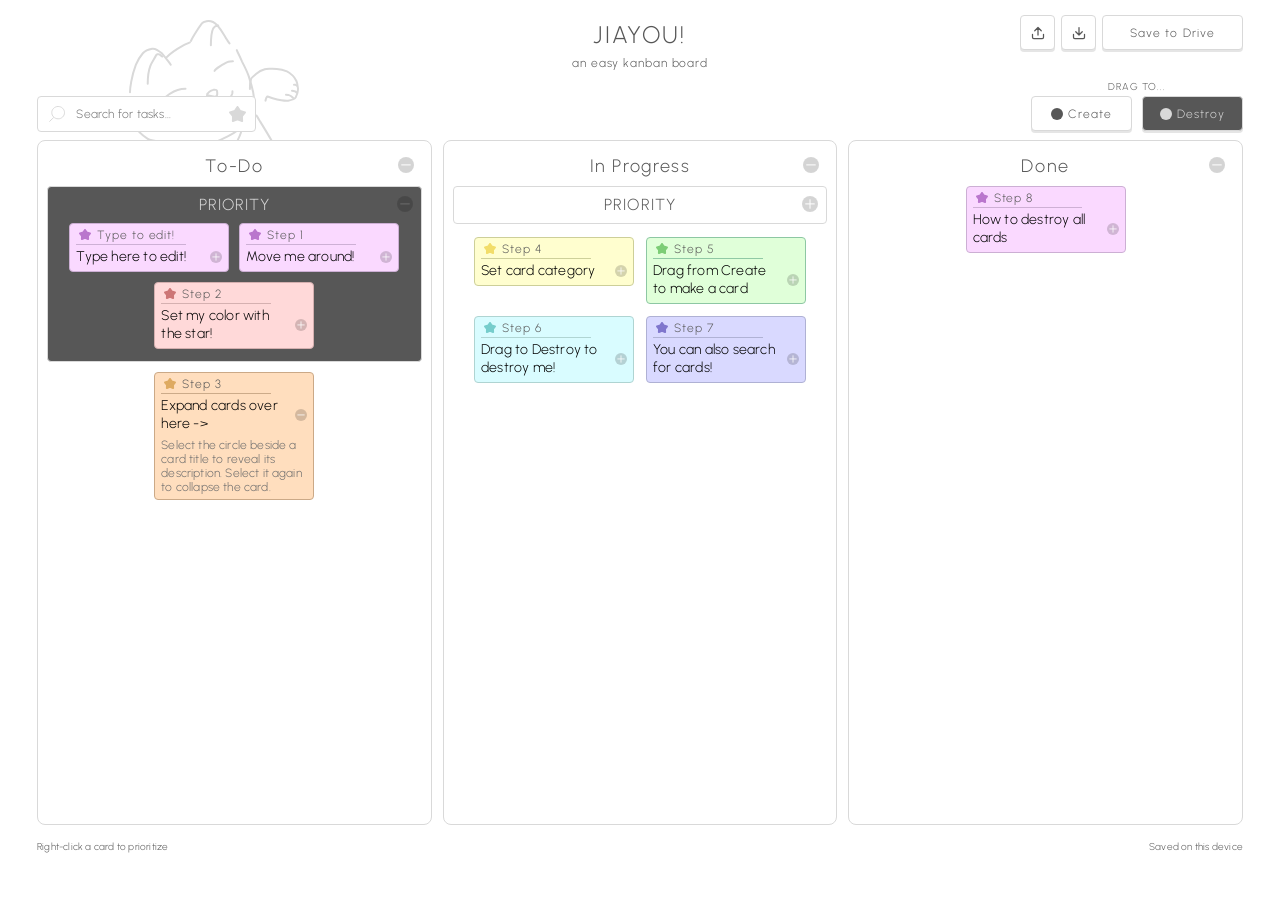
==== commit 9e1be80f: "attempt more drive actions" ====
--- a/index.html
+++ b/index.html
@@ -7,6 +7,7 @@
     <meta name="referrer" content="no-referrer" />
     <title>JIAYOU! — Kanban</title>
     <link rel="stylesheet" href="./styles.css" />
+    <link rel="shortcut icon" type="image/x-icon" href="favicon.ico" />
     <script src="./config.js" defer></script>
     <script src="./app.js" defer></script>
   </head>
@@ -52,6 +53,29 @@
           </button>
         </div>
       </header>
+      <section
+        id="board-manager"
+        class="board-manager"
+        aria-label="Drive boards"
+        hidden
+      >
+        <label for="board-select">Board</label>
+        <select id="board-select" aria-label="Active Drive board"></select>
+        <button
+          id="new-board"
+          class="button board-manager-button"
+          type="button"
+        >
+          New
+        </button>
+        <button
+          id="manage-board"
+          class="button board-manager-button"
+          type="button"
+        >
+          Manage
+        </button>
+      </section>
       <div class="toolbar">
         <div class="search">
           <img
@@ -133,5 +157,89 @@
         <button class="button">Got it</button>
       </form>
     </dialog>
+    <dialog id="manage-dialog">
+      <form method="dialog">
+        <h2>Manage board</h2>
+        <p id="manage-board-name"></p>
+        <div class="dialog-actions dialog-actions-stack">
+          <button id="rename-board" class="button" type="button">Rename</button>
+          <button id="duplicate-board" class="button" type="button">
+            Duplicate
+          </button>
+          <button id="delete-board" class="button danger-button" type="button">
+            Delete
+          </button>
+          <button id="disconnect-drive" class="button" type="button">
+            Disconnect Drive
+          </button>
+          <button class="button" value="cancel">Close</button>
+        </div>
+      </form>
+    </dialog>
+    <dialog id="board-name-dialog">
+      <form id="board-name-form">
+        <h2 id="board-name-title">Name board</h2>
+        <label class="dialog-field" for="board-name-input">
+          Board name
+          <input
+            id="board-name-input"
+            type="text"
+            maxlength="80"
+            autocomplete="off"
+          />
+        </label>
+        <p id="board-name-error" class="dialog-error" role="alert"></p>
+        <div class="dialog-actions">
+          <button class="button" type="button" data-close-dialog>Cancel</button>
+          <button id="board-name-submit" class="button" type="submit">
+            Save
+          </button>
+        </div>
+      </form>
+    </dialog>
+    <dialog id="delete-board-dialog">
+      <form id="delete-board-form">
+        <h2>Delete board?</h2>
+        <p id="delete-board-message"></p>
+        <p>
+          This file is in Drive's hidden app-data folder and will be permanently
+          deleted.
+        </p>
+        <div class="dialog-actions">
+          <button class="button" type="button" data-close-dialog>Cancel</button>
+          <button class="button danger-button" type="submit">
+            Delete permanently
+          </button>
+        </div>
+      </form>
+    </dialog>
+    <dialog id="conflict-dialog">
+      <form id="conflict-form">
+        <h2>Choose which copy to keep</h2>
+        <p>
+          This device has newer changes for
+          <strong id="conflict-board-name"></strong>
+          than the copy in Google Drive.
+        </p>
+        <div class="dialog-actions">
+          <button
+            id="use-drive-board"
+            class="button"
+            type="submit"
+            value="drive"
+          >
+            Use Drive
+          </button>
+          <button
+            id="use-local-board"
+            class="button"
+            type="submit"
+            value="local"
+          >
+            Use this device
+          </button>
+        </div>
+      </form>
+    </dialog>
   </body>
 </html>
--- a/styles.css
+++ b/styles.css
@@ -156,6 +156,39 @@
   width: 16px;
   height: 16px;
 }
+.board-manager {
+  min-height: 43px;
+  margin-bottom: 8px;
+  display: flex;
+  align-items: center;
+  justify-content: center;
+  gap: 8px;
+}
+.board-manager[hidden] {
+  display: none;
+}
+.board-manager label {
+  font-size: 11px;
+  letter-spacing: 0.8px;
+  text-transform: uppercase;
+}
+.board-manager select {
+  width: min(280px, 40vw);
+  height: 35px;
+  padding: 0 30px 0 10px;
+  border: 1px solid var(--stroke);
+  border-radius: 4px;
+  background: white;
+  font-size: 12px;
+}
+.board-manager-button {
+  min-width: 78px;
+}
+.drive-loading .board,
+.drive-loading .toolbar,
+.drive-loading .board-manager {
+  opacity: 0.55;
+}
 .toolbar {
   display: flex;
   justify-content: space-between;
@@ -348,8 +381,9 @@
 .card-list {
   display: flex;
   flex-direction: row;
+  position: relative;
   gap: 10px;
-  align-items: center;
+  align-items: flex-start;
   justify-content: center;
   padding: 0 10px;
   min-height: 30px;
@@ -500,12 +534,42 @@
   cursor: grabbing;
 }
 .drop-marker {
+  position: absolute;
+  z-index: 1100;
+  width: 4px;
+  min-height: 32px;
+  background: #7d7d91;
+  border-radius: 2px;
+  box-shadow: 0 0 0 2px #fff9;
+  pointer-events: none;
+  transform: translateX(-50%);
+  transition:
+    left 70ms linear,
+    top 70ms linear,
+    height 70ms linear;
+}
+.drop-marker:not(.empty-list)::before,
+.drop-marker:not(.empty-list)::after {
+  content: "";
+  position: absolute;
+  left: 50%;
+  width: 8px;
+  height: 8px;
+  border-radius: 50%;
+  background: #7d7d91;
+  transform: translateX(-50%);
+}
+.drop-marker:not(.empty-list)::before {
+  top: -2px;
+}
+.drop-marker:not(.empty-list)::after {
+  bottom: -2px;
+}
+.drop-marker.empty-list {
+  width: 80px;
+  min-height: 4px;
   height: 4px;
-  width: 181px;
-  max-width: 100%;
-  background: #a4a4b5;
-  border-radius: 2px;
-  flex-shrink: 0;
+  transform: translate(-50%, -50%);
 }
 .drop-target {
   outline: 2px dashed #adadbd;
@@ -590,6 +654,42 @@
   line-height: 1.5;
   margin-bottom: 15px;
 }
+.dialog-actions {
+  display: flex;
+  justify-content: flex-end;
+  gap: 8px;
+}
+.dialog-actions-stack {
+  display: grid;
+  grid-template-columns: 1fr 1fr;
+}
+.dialog-field {
+  display: grid;
+  gap: 7px;
+  margin-bottom: 4px;
+  font-size: 12px;
+  letter-spacing: 0.3px;
+}
+.dialog-field input {
+  width: min(340px, 72vw);
+  height: 38px;
+  border: 1px solid var(--stroke);
+  border-radius: 4px;
+  padding: 0 10px;
+}
+.dialog-error {
+  min-height: 21px;
+  margin: 3px 0 10px;
+  color: #994c4c;
+  font-size: 12px;
+}
+.danger-button {
+  border-color: #c99595;
+  color: #8a3030;
+}
+.danger-button:hover {
+  background: #fff1f1;
+}
 @media (min-width: 1000px) {
   .board {
     min-height: calc(100vh - 215px);
@@ -606,6 +706,18 @@
   }
   .board-actions {
     top: 23px;
+  }
+  .board-manager {
+    justify-content: flex-start;
+    overflow-x: auto;
+  }
+  .board-manager select {
+    width: min(190px, 43vw);
+    flex: none;
+  }
+  .board-manager-button {
+    min-width: 68px;
+    padding: 0 10px;
   }
   .cat {
     left: 50px;
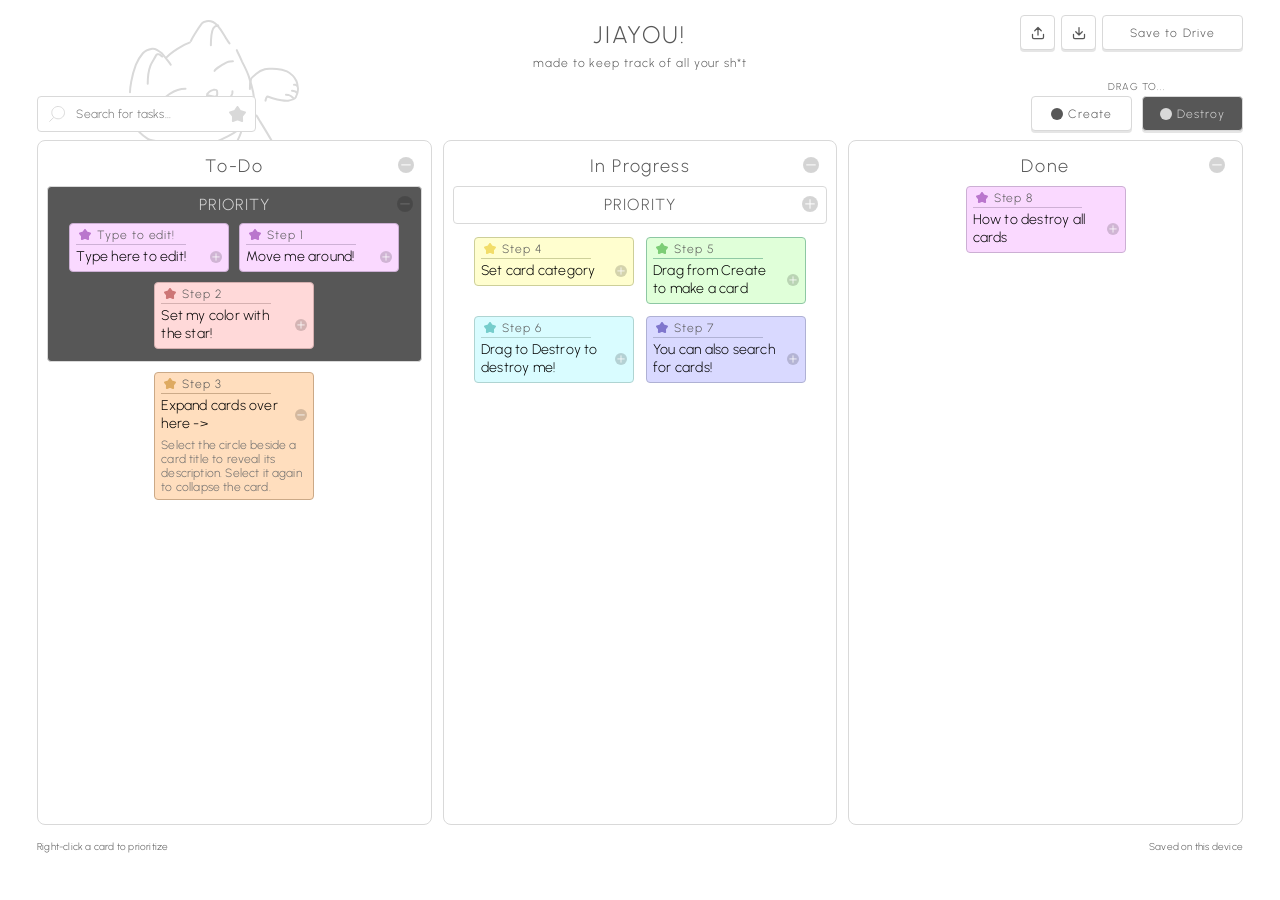
==== commit e3143440: "Add a bit more juice, refactor app.js to multiple files" ====
--- a/index.html
+++ b/index.html
@@ -9,7 +9,14 @@
     <link rel="stylesheet" href="./styles.css" />
     <link rel="shortcut icon" type="image/x-icon" href="favicon.ico" />
     <script src="./config.js" defer></script>
-    <script src="./app.js" defer></script>
+    <script src="./scripts/state.js" defer></script>
+    <script src="./scripts/board.js" defer></script>
+    <script src="./scripts/drag.js" defer></script>
+    <script src="./scripts/board-actions.js" defer></script>
+    <script src="./scripts/drive-api.js" defer></script>
+    <script src="./scripts/drive-boards.js" defer></script>
+    <script src="./scripts/oauth.js" defer></script>
+    <script src="./scripts/main.js" defer></script>
   </head>
   <body>
     <main class="app">
@@ -24,33 +31,43 @@
         <h1 class="text-title">JIAYOU!</h1>
         <p id="tagline" class="tagline">all according to plant</p>
         <div class="board-actions">
-          <button
-            id="import-board"
-            class="button board-file-button"
-            type="button"
-            title="Import board"
-            aria-label="Import board"
-          >
-            <img src="./assets/import.svg" alt="" width="16" height="16" />
-          </button>
-          <input
-            id="board-file-input"
-            type="file"
-            accept=".json,application/json"
+          <div class="board-action-buttons">
+            <button
+              id="import-board"
+              class="button board-file-button"
+              type="button"
+              title="Import board"
+              aria-label="Import board"
+            >
+              <img src="./assets/import.svg" alt="" width="16" height="16" />
+            </button>
+            <input
+              id="board-file-input"
+              type="file"
+              accept=".json,application/json"
+              hidden
+            />
+            <button
+              id="download-board"
+              class="button board-file-button"
+              type="button"
+              title="Download board"
+              aria-label="Download board"
+            >
+              <img src="./assets/download.svg" alt="" width="16" height="16" />
+            </button>
+            <button id="save" class="button save" type="button">
+              Save to Drive
+            </button>
+          </div>
+          <span
+            id="drive-connection-status"
+            class="drive-connection-status"
+            role="status"
+            aria-live="polite"
             hidden
-          />
-          <button
-            id="download-board"
-            class="button board-file-button"
-            type="button"
-            title="Download board"
-            aria-label="Download board"
-          >
-            <img src="./assets/download.svg" alt="" width="16" height="16" />
-          </button>
-          <button id="save" class="button save" type="button">
-            Save to Drive
-          </button>
+            >CONNECTED TO DRIVE</span
+          >
         </div>
       </header>
       <section
@@ -134,7 +151,20 @@
           </button>
         </div>
       </div>
-      <div id="board" class="board" aria-label="Kanban board"></div>
+      <div class="board-frame">
+        <div
+          id="board-loading"
+          class="board-loading"
+          role="status"
+          aria-live="polite"
+          aria-atomic="true"
+          hidden
+        >
+          <span class="loading-spinner" aria-hidden="true"></span>
+          <span id="board-loading-text">Loading board…</span>
+        </div>
+        <div id="board" class="board" aria-label="Kanban board"></div>
+      </div>
       <footer>
         <span
           title="Right-click a card to prioritize it, or drag it into Priority on touch screens. Click its star to change color."
@@ -158,7 +188,7 @@
       </form>
     </dialog>
     <dialog id="manage-dialog">
-      <form method="dialog">
+      <form>
         <h2>Manage board</h2>
         <p id="manage-board-name"></p>
         <div class="dialog-actions dialog-actions-stack">
@@ -172,7 +202,9 @@
           <button id="disconnect-drive" class="button" type="button">
             Disconnect Drive
           </button>
-          <button class="button" value="cancel">Close</button>
+          <button id="close-manage-dialog" class="button" type="button">
+            Close
+          </button>
         </div>
       </form>
     </dialog>
--- a/styles.css
+++ b/styles.css
@@ -143,7 +143,22 @@
   right: 0;
   top: 15px;
   display: flex;
+  flex-direction: column;
+  align-items: center;
+  gap: 5px;
+}
+.board-action-buttons {
+  display: flex;
   gap: 6px;
+}
+.drive-connection-status {
+  font-size: 9px;
+  line-height: 11px;
+  letter-spacing: 1.1px;
+  text-align: center;
+}
+.drive-connection-status[hidden] {
+  display: none;
 }
 .save {
   width: 141px;
@@ -248,6 +263,37 @@
   gap: 11px;
   min-height: 352px;
   align-items: stretch;
+}
+.board-frame {
+  position: relative;
+}
+.board-loading {
+  position: absolute;
+  inset: 0;
+  z-index: 100;
+  display: flex;
+  align-items: center;
+  justify-content: center;
+  gap: 9px;
+  background: #ffffffb8;
+  font-size: 12px;
+  letter-spacing: 0.7px;
+}
+.board-loading[hidden] {
+  display: none;
+}
+.loading-spinner {
+  width: 16px;
+  height: 16px;
+  border: 1px solid var(--stroke);
+  border-top-color: var(--text);
+  border-radius: 50%;
+  animation: loading-spin 700ms linear infinite;
+}
+@keyframes loading-spin {
+  to {
+    transform: rotate(360deg);
+  }
 }
 .column {
   position: relative;
@@ -654,6 +700,54 @@
   line-height: 1.5;
   margin-bottom: 15px;
 }
+#manage-dialog[open] {
+  animation: manage-dialog-in 180ms cubic-bezier(0.2, 0.7, 0.25, 1) both;
+}
+#manage-dialog[open]::backdrop {
+  animation: manage-backdrop-in 180ms ease-out both;
+}
+#manage-dialog.closing {
+  animation: manage-dialog-out 140ms ease-in both;
+}
+#manage-dialog.closing::backdrop {
+  animation: manage-backdrop-out 140ms ease-in both;
+}
+@keyframes manage-dialog-in {
+  from {
+    opacity: 0;
+    transform: translateY(8px) scale(0.97);
+  }
+  to {
+    opacity: 1;
+    transform: translateY(0) scale(1);
+  }
+}
+@keyframes manage-dialog-out {
+  from {
+    opacity: 1;
+    transform: translateY(0) scale(1);
+  }
+  to {
+    opacity: 0;
+    transform: translateY(6px) scale(0.98);
+  }
+}
+@keyframes manage-backdrop-in {
+  from {
+    background: #0000;
+  }
+  to {
+    background: #0003;
+  }
+}
+@keyframes manage-backdrop-out {
+  from {
+    background: #0003;
+  }
+  to {
+    background: #0000;
+  }
+}
 .dialog-actions {
   display: flex;
   justify-content: flex-end;
@@ -703,6 +797,9 @@
     height: 120px;
     text-align: left;
     padding-top: 20px;
+  }
+  .tagline {
+    max-width: 180px;
   }
   .board-actions {
     top: 23px;
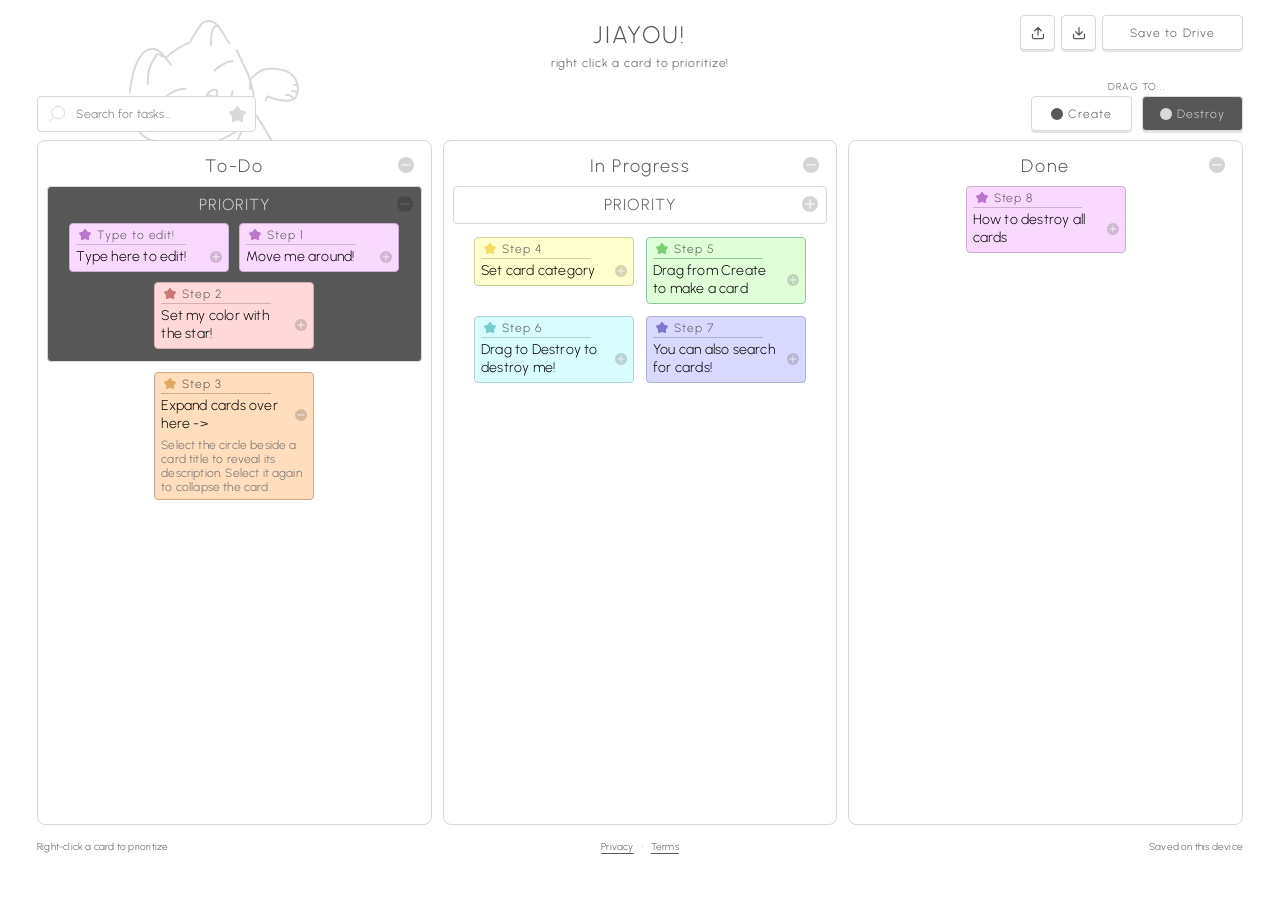
==== commit 7765c0b4: "add privacy policy + terms of service" ====
--- a/index.html
+++ b/index.html
@@ -165,11 +165,17 @@
         </div>
         <div id="board" class="board" aria-label="Kanban board"></div>
       </div>
-      <footer>
+      <footer class="board-footer">
         <span
           title="Right-click a card to prioritize it, or drag it into Priority on touch screens. Click its star to change color."
           >Right-click a card to prioritize</span
-        ><span id="local-status" role="status">Saved on this device</span>
+        >
+        <nav class="footer-links" aria-label="Legal">
+          <a href="./privacy.html">Privacy</a>
+          <span aria-hidden="true">·</span>
+          <a href="./terms.html">Terms</a>
+        </nav>
+        <span id="local-status" role="status">Saved on this device</span>
       </footer>
       <p id="message" class="message" role="status" aria-live="polite"></p>
     </main>
--- a/styles.css
+++ b/styles.css
@@ -117,6 +117,25 @@
   top: 20px;
   z-index: -1;
 }
+
+.privacy-cat {
+  position: absolute;
+  width: 270px;
+  height: 200px;
+  right: 200px;
+  top: 120px;
+  z-index: -1;
+}
+
+.rules-cat {
+  position: absolute;
+  width: 170px;
+  height: 228px;
+  right: 200px;
+  top: 120px;
+  z-index: -1;
+}
+
 .button {
   height: 35px;
   background: white;
@@ -665,16 +684,108 @@
   padding: 12px;
   text-align: center;
 }
-footer {
-  display: flex;
-  justify-content: space-between;
+.board-footer {
+  display: grid;
+  grid-template-columns: 1fr auto 1fr;
+  align-items: center;
   gap: 12px;
   padding: 15px 0;
   font-size: 10px;
   letter-spacing: 0.2px;
 }
-footer > span:first-child {
+.board-footer > span:first-child {
   cursor: help;
+}
+.board-footer #local-status {
+  text-align: right;
+}
+.footer-links,
+.legal-footer {
+  display: flex;
+  align-items: center;
+  justify-content: center;
+  gap: 8px;
+}
+.footer-links a,
+.legal-page a {
+  color: inherit;
+  text-underline-offset: 3px;
+}
+.footer-links a:hover,
+.legal-page a:hover {
+  color: var(--text-focus);
+}
+.legal-page {
+  width: min(780px, calc(100% - 36px));
+  margin: 0 auto;
+  padding: 48px 0 32px;
+}
+.legal-header {
+  display: flex;
+  align-items: baseline;
+  justify-content: space-between;
+  gap: 24px;
+  padding-bottom: 18px;
+  border-bottom: 1px solid var(--stroke);
+}
+.legal-header p {
+  color: var(--text-light);
+  font-size: 12px;
+  letter-spacing: 0.5px;
+  text-align: right;
+}
+.legal-brand {
+  color: var(--text);
+  font-size: 24px;
+  letter-spacing: 2.16px;
+  line-height: 29px;
+  text-decoration: none;
+}
+.legal-card {
+  padding: 44px 0 30px;
+}
+.legal-card h1 {
+  color: var(--text-focus);
+  font-size: clamp(30px, 6vw, 42px);
+  letter-spacing: 2px;
+  line-height: 1.15;
+}
+.legal-meta {
+  margin: 9px 0 34px;
+  color: var(--text-light);
+  font-size: 12px;
+  letter-spacing: 0.4px;
+}
+.legal-card h2 {
+  margin: 34px 0 10px;
+  color: var(--text-focus);
+  font-size: 18px;
+  letter-spacing: 0.2px;
+}
+.legal-card p,
+.legal-card li {
+  font-size: 15px;
+  line-height: 1.75;
+}
+.legal-card p + p {
+  margin-top: 13px;
+}
+.legal-card ul {
+  margin: 9px 0 0;
+  padding-left: 23px;
+}
+.legal-card li + li {
+  margin-top: 9px;
+}
+.legal-card code {
+  overflow-wrap: anywhere;
+  font-size: 0.88em;
+}
+.legal-footer {
+  padding-top: 20px;
+  border-top: 1px solid var(--stroke);
+  font-size: 12px;
+  letter-spacing: 0.3px;
 }
 .message {
   font-size: 12px;
@@ -855,8 +966,26 @@
   .text-column {
     font-size: 16px;
   }
-  footer {
+  .board-footer {
+    grid-template-columns: 1fr 1fr;
+    row-gap: 10px;
     font-size: 9px;
+  }
+  .board-footer .footer-links {
+    grid-column: 1 / -1;
+    grid-row: 2;
+  }
+  .legal-page {
+    padding-top: 28px;
+  }
+  .legal-header {
+    align-items: flex-start;
+  }
+  .legal-header p {
+    max-width: 170px;
+  }
+  .legal-card {
+    padding-top: 34px;
   }
 }
 @media (prefers-reduced-motion: reduce) {
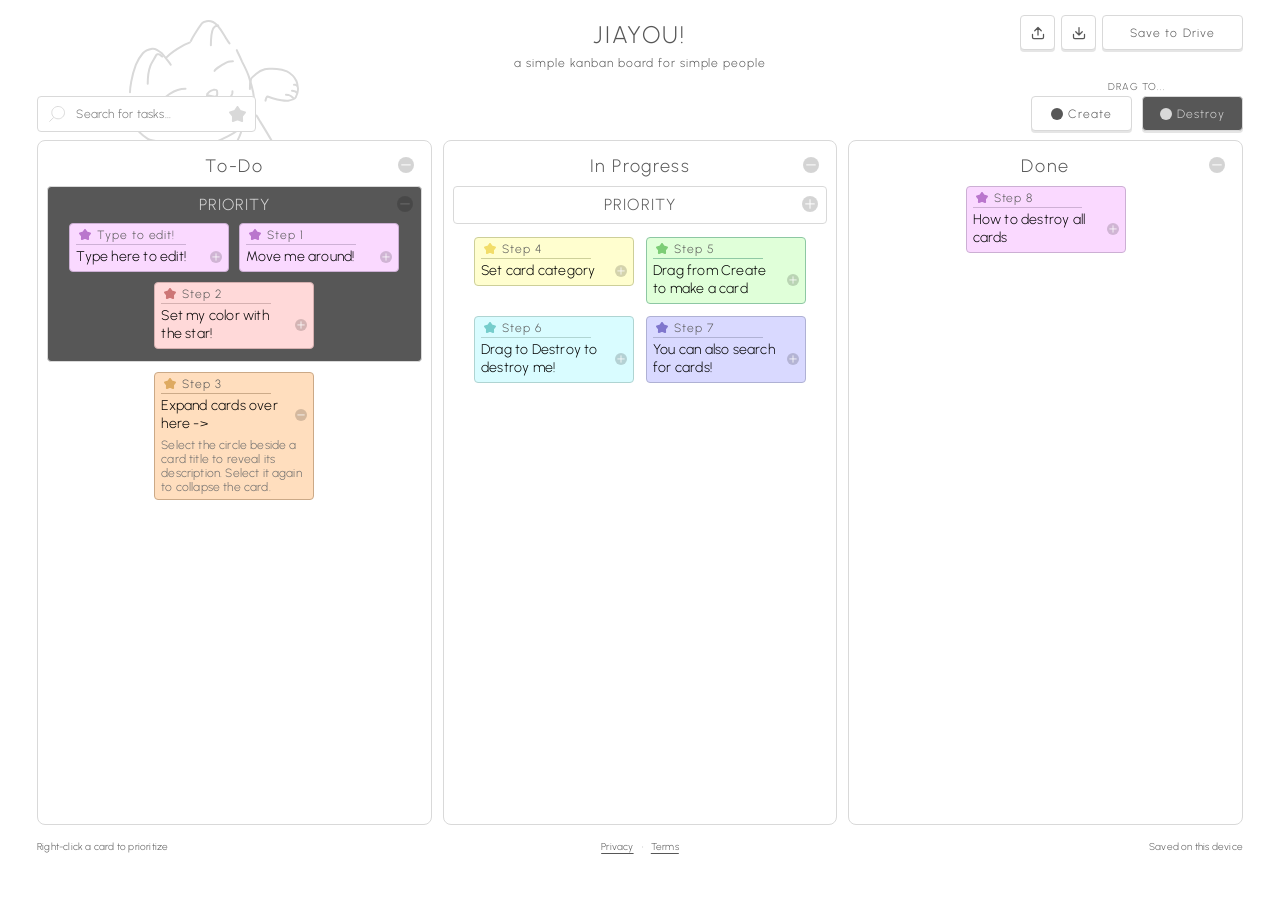
==== commit cd3d603f: "show dialog on disconnect from drive" ====
--- a/index.html
+++ b/index.html
@@ -10,6 +10,7 @@
     <link rel="shortcut icon" type="image/x-icon" href="favicon.ico" />
     <script src="./config.js" defer></script>
     <script src="./scripts/state.js" defer></script>
+    <script src="./scripts/dialogs.js" defer></script>
     <script src="./scripts/board.js" defer></script>
     <script src="./scripts/drag.js" defer></script>
     <script src="./scripts/board-actions.js" defer></script>
@@ -180,7 +181,7 @@
       <p id="message" class="message" role="status" aria-live="polite"></p>
     </main>
     <dialog id="setup">
-      <form method="dialog">
+      <form>
         <h2>Connect Google Drive</h2>
         <p>
           Google Drive isn't configured for this site yet. Your board is still
@@ -190,7 +191,20 @@
           The site owner needs to add a Google OAuth client ID in config.js. See
           README.md for setup instructions.
         </p>
-        <button class="button">Got it</button>
+        <button class="button" type="button" data-close-dialog>Got it</button>
+      </form>
+    </dialog>
+    <dialog id="drive-disconnected-dialog">
+      <form>
+        <h2>Google Drive disconnected</h2>
+        <p>
+          This device is no longer connected to Google Drive. Your board is
+          still saved on this device.
+        </p>
+        <p>Choose Save to Drive when you're ready to reconnect.</p>
+        <div class="dialog-actions">
+          <button class="button" type="button" data-close-dialog>Got it</button>
+        </div>
       </form>
     </dialog>
     <dialog id="manage-dialog">
--- a/styles.css
+++ b/styles.css
@@ -811,19 +811,19 @@
   line-height: 1.5;
   margin-bottom: 15px;
 }
-#manage-dialog[open] {
-  animation: manage-dialog-in 180ms cubic-bezier(0.2, 0.7, 0.25, 1) both;
-}
-#manage-dialog[open]::backdrop {
-  animation: manage-backdrop-in 180ms ease-out both;
-}
-#manage-dialog.closing {
-  animation: manage-dialog-out 140ms ease-in both;
-}
-#manage-dialog.closing::backdrop {
-  animation: manage-backdrop-out 140ms ease-in both;
-}
-@keyframes manage-dialog-in {
+dialog[open] {
+  animation: dialog-in 180ms cubic-bezier(0.2, 0.7, 0.25, 1) both;
+}
+dialog[open]::backdrop {
+  animation: dialog-backdrop-in 180ms ease-out both;
+}
+dialog.closing {
+  animation: dialog-out 140ms ease-in both;
+}
+dialog.closing::backdrop {
+  animation: dialog-backdrop-out 140ms ease-in both;
+}
+@keyframes dialog-in {
   from {
     opacity: 0;
     transform: translateY(8px) scale(0.97);
@@ -833,7 +833,7 @@
     transform: translateY(0) scale(1);
   }
 }
-@keyframes manage-dialog-out {
+@keyframes dialog-out {
   from {
     opacity: 1;
     transform: translateY(0) scale(1);
@@ -843,7 +843,7 @@
     transform: translateY(6px) scale(0.98);
   }
 }
-@keyframes manage-backdrop-in {
+@keyframes dialog-backdrop-in {
   from {
     background: #0000;
   }
@@ -851,7 +851,7 @@
     background: #0003;
   }
 }
-@keyframes manage-backdrop-out {
+@keyframes dialog-backdrop-out {
   from {
     background: #0003;
   }
